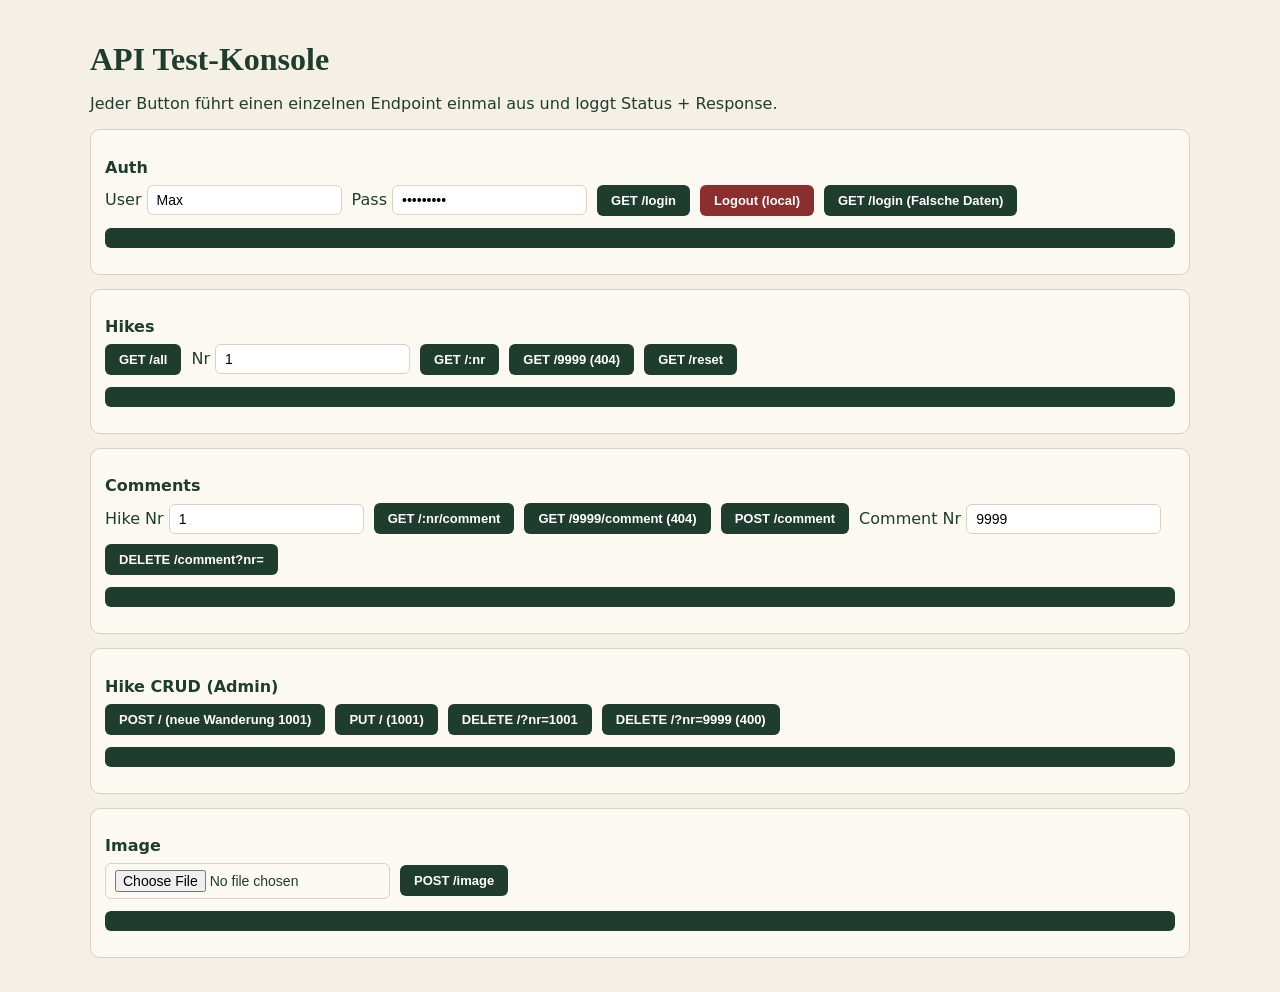
==== test/test.html @ 23a5e2ee "Initial commit — M294 Hike Frontend (LB2) Vanilla HTML/CSS/ES-modules frontend for the it-university" ====
<!DOCTYPE html>
<html lang="de">
<head>
<meta charset="UTF-8">
<title>API Test – Hike Frontend</title>
<style>
body{font-family:system-ui,sans-serif;background:#f4f0e6;color:#1f3d2e;padding:20px;max-width:1100px;margin:0 auto}
h1{font-family:Georgia,serif;margin-bottom:14px}
.row{display:flex;gap:10px;align-items:center;flex-wrap:wrap;margin-bottom:8px}
input,select{padding:6px 9px;border:1.5px solid #d9d2c0;border-radius:6px;font-size:14px}
button{padding:8px 14px;border:none;background:#8b2e2e;color:#fff;font-weight:600;border-radius:6px;cursor:pointer;font-size:13px}
button:hover{background:#a8453f}
button.run{background:#1f3d2e}
button.run:hover{background:#2d543f}
section{background:#fbf9f2;border:1px solid #d9d2c0;border-radius:10px;padding:14px;margin-bottom:14px}
h2{font-size:16px;margin-bottom:8px}
pre{background:#1f3d2e;color:#f4f0e6;padding:10px;border-radius:6px;font-size:12px;overflow:auto;max-height:240px;white-space:pre-wrap;word-break:break-word}
.ok{color:#2d543f;font-weight:700}
.err{color:#8b2e2e;font-weight:700}
.status{font-family:monospace;font-size:13px}
</style>
</head>
<body>
<h1>API Test-Konsole</h1>
<p>Jeder Button führt einen einzelnen Endpoint einmal aus und loggt Status + Response.</p>

<section>
  <h2>Auth</h2>
  <div class="row">
    <label>User <input id="u" value="Max"></label>
    <label>Pass <input id="p" type="password" value="Stern3849"></label>
    <button class="run" data-t="login">GET /login</button>
    <button data-t="logout">Logout (local)</button>
    <button class="run" data-t="badLogin">GET /login (Falsche Daten)</button>
  </div>
  <pre id="logAuth"></pre>
</section>

<section>
  <h2>Hikes</h2>
  <div class="row">
    <button class="run" data-t="all">GET /all</button>
    <label>Nr <input id="nr" type="number" value="1"></label>
    <button class="run" data-t="one">GET /:nr</button>
    <button class="run" data-t="oneMissing">GET /9999 (404)</button>
    <button class="run" data-t="reset">GET /reset</button>
  </div>
  <pre id="logHikes"></pre>
</section>

<section>
  <h2>Comments</h2>
  <div class="row">
    <label>Hike Nr <input id="cnr" type="number" value="1"></label>
    <button class="run" data-t="comments">GET /:nr/comment</button>
    <button class="run" data-t="commentsMissing">GET /9999/comment (404)</button>
    <button class="run" data-t="addComment">POST /comment</button>
    <label>Comment Nr <input id="delc" type="number" value="9999"></label>
    <button class="run" data-t="delComment">DELETE /comment?nr=</button>
  </div>
  <pre id="logCmts"></pre>
</section>

<section>
  <h2>Hike CRUD (Admin)</h2>
  <div class="row">
    <button class="run" data-t="createHike">POST / (neue Wanderung 1001)</button>
    <button class="run" data-t="updateHike">PUT / (1001)</button>
    <button class="run" data-t="delHike">DELETE /?nr=1001</button>
    <button class="run" data-t="delHikeMissing">DELETE /?nr=9999 (400)</button>
  </div>
  <pre id="logCrud"></pre>
</section>

<section>
  <h2>Image</h2>
  <div class="row">
    <input id="img" type="file" accept="image/jpeg">
    <button class="run" data-t="upload">POST /image</button>
  </div>
  <pre id="logImg"></pre>
</section>

<script type="module">
import * as api from '../js/api.js'

const $ = s => document.querySelector(s)
function log (where, status, body, kind) {
  const pre = $(where)
  const tag = kind === 'ok' ? 'ok' : 'err'
  const ts = new Date().toLocaleTimeString()
  const line = '[' + ts + '] <span class="' + tag + '">' + status + '</span> ' +
    (typeof body === 'string' ? body : JSON.stringify(body, null, 2))
  pre.innerHTML = line + '\n\n' + pre.innerHTML
}

async function run (kind) {
  try {
    if (kind === 'login') { const r = await api.login($('#u').value, $('#p').value); log('#logAuth', '200 OK', 'role=' + r, 'ok'); return }
    if (kind === 'badLogin') { try { await api.login($('#u').value, 'WRONG_PW_xyz'); log('#logAuth', '?', 'unerwarteter Erfolg', 'err') } catch (e) { log('#logAuth', (e.status || '?') + ' ' + e.message, '', 'err') } return }
    if (kind === 'logout') { api.logout(); log('#logAuth', '–', 'session cleared', 'ok'); return }
    if (kind === 'all') { const r = await api.getAllHikes(); log('#logHikes', '200 OK', r, 'ok'); return }
    if (kind === 'one') { const r = await api.getHike(parseInt($('#nr').value, 10)); log('#logHikes', '200 OK', r, 'ok'); return }
    if (kind === 'oneMissing') { const r = await api.getHike(9999); log('#logHikes', '200 OK', r, 'ok'); return }
    if (kind === 'reset') { const r = await api.reset(); log('#logHikes', r.status + ' OK', r.body, 'ok'); return }
    if (kind === 'comments') { const r = await api.getComments(parseInt($('#cnr').value, 10)); log('#logCmts', '200 OK', r, 'ok'); return }
    if (kind === 'commentsMissing') { const r = await api.getComments(9999); log('#logCmts', '200 OK', r, 'ok'); return }
    if (kind === 'addComment') {
      const h = await api.getHike(parseInt($('#cnr').value, 10))
      const r = await api.addComment({
        nr: 0,
        title: 'Testkommentar #' + Date.now(),
        text: 'Automatischer Kommentar aus Test-Konsole.',
        rating: 4,
        created: new Date().toISOString().slice(0, 19),
        createdBy: { username: api.getSession().user, userRole: api.getSession().role },
        hike: h
      })
      log('#logCmts', '200 OK', r, 'ok'); return
    }
    if (kind === 'delComment') { const r = await api.deleteComment(parseInt($('#delc').value, 10)); log('#logCmts', r.status + ' OK', r.body, 'ok'); return }
    if (kind === 'createHike') {
      const r = await api.createHike({
        nr: 1001, name: 'Testroute', description: 'Eine zwei drei vier fünf', difficulty: 3,
        distance: 6, time: [2, 30], imageElevation: 'route_19.jpg',
        created: new Date().toISOString().slice(0, 19), start: 'A', end: 'B',
        createdBy: { username: api.getSession().user, userRole: api.getSession().role }
      })
      log('#logCrud', '200 OK', r, 'ok'); return
    }
    if (kind === 'updateHike') {
      const r = await api.updateHike({
        nr: 1001, name: 'Testroute (geändert)', description: 'Eine zwei drei vier fünf', difficulty: 3,
        distance: 6, time: [2, 30], imageElevation: 'route_19.jpg',
        created: new Date().toISOString().slice(0, 19), start: 'A', end: 'B',
        createdBy: { username: api.getSession().user, userRole: api.getSession().role }
      })
      log('#logCrud', '200 OK', r, 'ok'); return
    }
    if (kind === 'delHike') { const r = await api.deleteHike(1001); log('#logCrud', r.status + ' OK', r.body, 'ok'); return }
    if (kind === 'delHikeMissing') { const r = await api.deleteHike(9999); log('#logCrud', r.status + ' OK', r.body, 'ok'); return }
    if (kind === 'upload') {
      const file = $('#img').files[0]
      if (!file) { log('#logImg', '–', 'Keine Datei ausgewählt', 'err'); return }
      const r = await api.uploadImage(file)
      log('#logImg', r.status + ' OK', r.body, 'ok'); return
    }
  } catch (e) {
    const where = kind.includes('omment') ? '#logCmts'
      : (kind === 'upload' ? '#logImg'
        : (kind.includes('Hike') || kind === 'createHike' || kind === 'updateHike' ? '#logCrud'
          : (kind === 'login' || kind === 'logout' || kind === 'badLogin' ? '#logAuth' : '#logHikes')))
    log(where, (e.status || 'ERR') + ' ' + e.message, e.body || '', 'err')
  }
}

document.querySelectorAll('button[data-t]').forEach(b => b.addEventListener('click', () => run(b.dataset.t)))
</script>
</body>
</html>
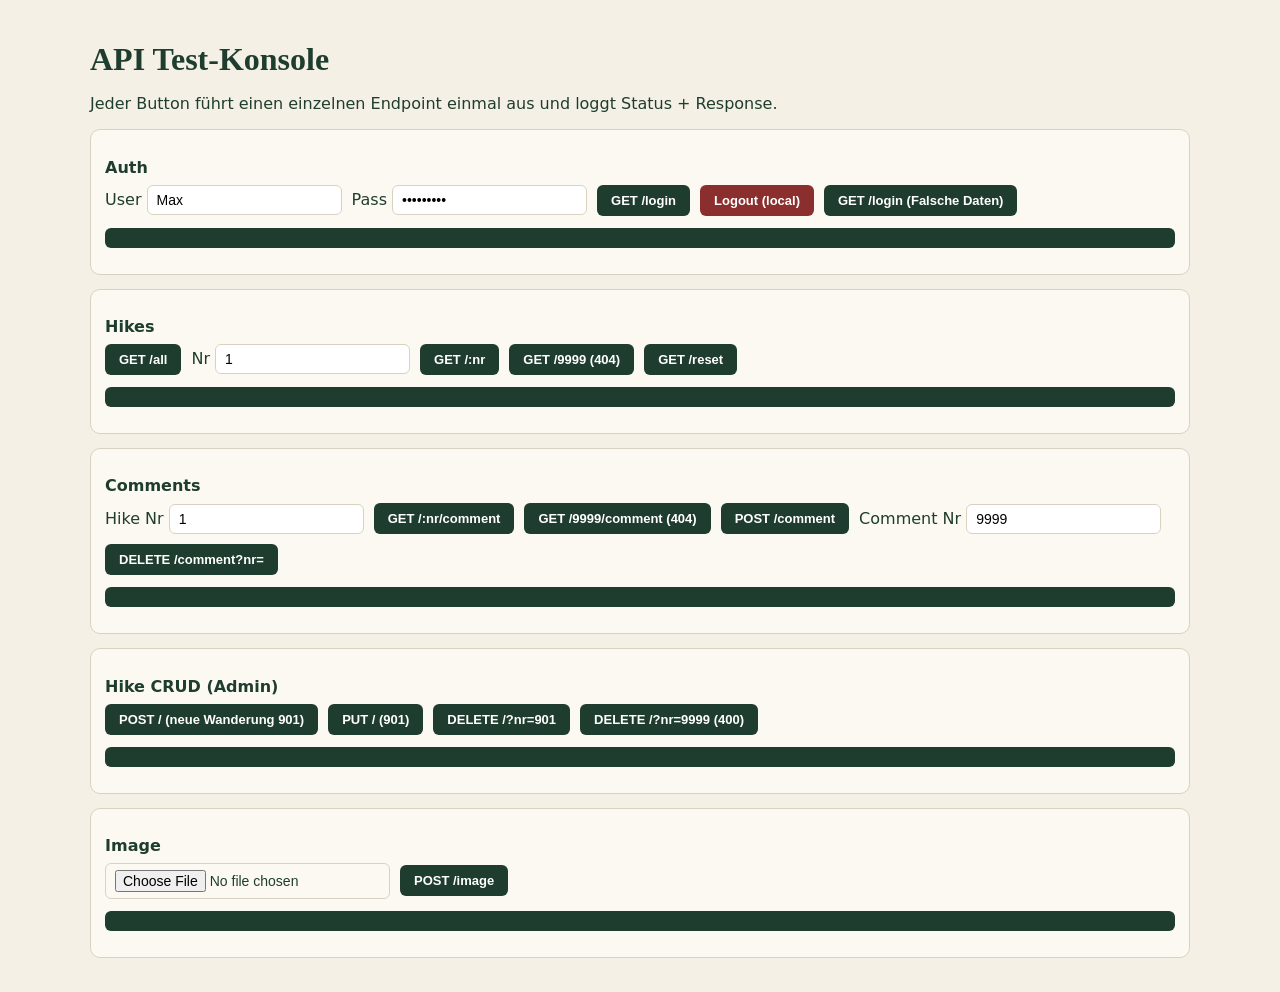
==== commit 99a7f063: "Set assigned PK range for new hikes to 900-999 Per assignment, my personal hike-nr range is 0900-099" ====
--- a/test/test.html
+++ b/test/test.html
@@ -64,9 +64,9 @@
 <section>
   <h2>Hike CRUD (Admin)</h2>
   <div class="row">
-    <button class="run" data-t="createHike">POST / (neue Wanderung 1001)</button>
-    <button class="run" data-t="updateHike">PUT / (1001)</button>
-    <button class="run" data-t="delHike">DELETE /?nr=1001</button>
+    <button class="run" data-t="createHike">POST / (neue Wanderung 901)</button>
+    <button class="run" data-t="updateHike">PUT / (901)</button>
+    <button class="run" data-t="delHike">DELETE /?nr=901</button>
     <button class="run" data-t="delHikeMissing">DELETE /?nr=9999 (400)</button>
   </div>
   <pre id="logCrud"></pre>
@@ -121,7 +121,7 @@
     if (kind === 'delComment') { const r = await api.deleteComment(parseInt($('#delc').value, 10)); log('#logCmts', r.status + ' OK', r.body, 'ok'); return }
     if (kind === 'createHike') {
       const r = await api.createHike({
-        nr: 1001, name: 'Testroute', description: 'Eine zwei drei vier fünf', difficulty: 3,
+        nr: 901, name: 'Testroute', description: 'Eine zwei drei vier fünf', difficulty: 3,
         distance: 6, time: [2, 30], imageElevation: 'route_19.jpg',
         created: new Date().toISOString().slice(0, 19), start: 'A', end: 'B',
         createdBy: { username: api.getSession().user, userRole: api.getSession().role }
@@ -130,14 +130,14 @@
     }
     if (kind === 'updateHike') {
       const r = await api.updateHike({
-        nr: 1001, name: 'Testroute (geändert)', description: 'Eine zwei drei vier fünf', difficulty: 3,
+        nr: 901, name: 'Testroute (geändert)', description: 'Eine zwei drei vier fünf', difficulty: 3,
         distance: 6, time: [2, 30], imageElevation: 'route_19.jpg',
         created: new Date().toISOString().slice(0, 19), start: 'A', end: 'B',
         createdBy: { username: api.getSession().user, userRole: api.getSession().role }
       })
       log('#logCrud', '200 OK', r, 'ok'); return
     }
-    if (kind === 'delHike') { const r = await api.deleteHike(1001); log('#logCrud', r.status + ' OK', r.body, 'ok'); return }
+    if (kind === 'delHike') { const r = await api.deleteHike(901); log('#logCrud', r.status + ' OK', r.body, 'ok'); return }
     if (kind === 'delHikeMissing') { const r = await api.deleteHike(9999); log('#logCrud', r.status + ' OK', r.body, 'ok'); return }
     if (kind === 'upload') {
       const file = $('#img').files[0]
